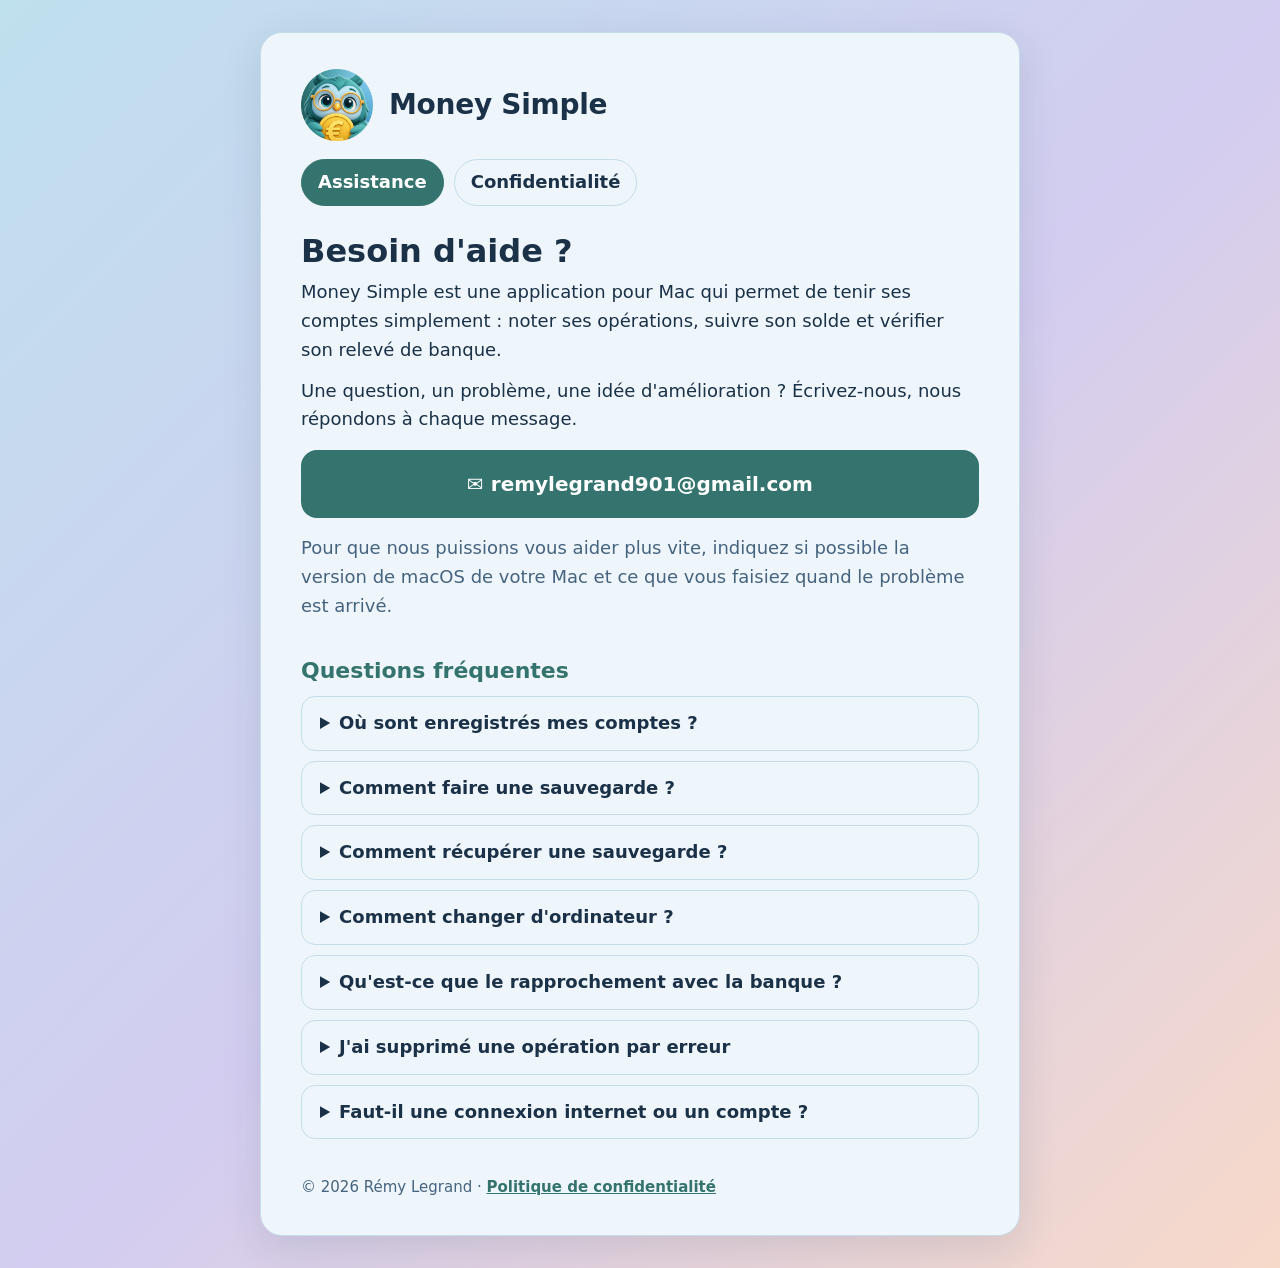
==== index.html @ eef0faf2 "yes" ====
<!doctype html>
<html lang="fr">
<head>
<meta charset="utf-8">
<meta name="viewport" content="width=device-width,initial-scale=1">
<title>Money Simple – Assistance</title>
<meta name="description" content="Aide et contact pour Money Simple, l'application de comptes personnels pour Mac.">
<link rel="icon" href="owl.png">
<link rel="stylesheet" href="style.css">
</head>
<body>
<main>
<header><img src="owl.png" alt=""><b>Money Simple</b></header>
<nav><a href="./" aria-current="page">Assistance</a><a href="confidentialite.html">Confidentialité</a></nav>

<h1>Besoin d'aide ?</h1>
<p>Money Simple est une application pour Mac qui permet de tenir ses comptes simplement : noter ses opérations, suivre son solde et vérifier son relevé de banque.</p>
<p>Une question, un problème, une idée d'amélioration ? Écrivez-nous, nous répondons à chaque message.</p>
<a class="contact" href="mailto:remylegrand901@gmail.com?subject=Money%20Simple">✉️ remylegrand901@gmail.com</a>
<p class="mute">Pour que nous puissions vous aider plus vite, indiquez si possible la version de macOS de votre Mac et ce que vous faisiez quand le problème est arrivé.</p>

<h2>Questions fréquentes</h2>
<details><summary>Où sont enregistrés mes comptes ?</summary>
<p>Uniquement sur votre Mac. Rien n'est envoyé sur internet. Pour voir le dossier, ouvrez le menu <b>Fichier → Afficher le dossier des données</b>.</p></details>
<details><summary>Comment faire une sauvegarde ?</summary>
<p>Cliquez sur <b>Options et sauvegarde</b> en haut à droite, puis sur <b>Sauvegarder mes comptes…</b> (ou ⌘S). Choisissez où enregistrer le fichier, par exemple sur une clé USB.</p>
<p>En plus, Money Simple fait automatiquement une copie de sécurité chaque jour sur votre Mac et garde les 30 derniers jours.</p></details>
<details><summary>Comment récupérer une sauvegarde ?</summary>
<p>Cliquez sur <b>Options et sauvegarde</b>, puis sur <b>Récupérer une sauvegarde…</b> (ou ⌘O), et choisissez votre fichier de sauvegarde. Attention : les comptes actuels sont remplacés par ceux de la sauvegarde.</p></details>
<details><summary>Comment changer d'ordinateur ?</summary>
<p>Sur l'ancien Mac, faites <b>Sauvegarder mes comptes…</b> sur une clé USB. Sur le nouveau Mac, installez Money Simple depuis le Mac App Store puis faites <b>Récupérer une sauvegarde…</b>.</p></details>
<details><summary>Qu'est-ce que le rapprochement avec la banque ?</summary>
<p>C'est vérifier que vos comptes correspondent à votre relevé de banque. Cochez dans la colonne <b>Rapproché</b> chaque opération que vous retrouvez sur le relevé, puis écrivez le solde du relevé en cliquant sur le bouton <b>Rapprochement</b>. Money Simple vous dit si tout concorde, ou quel est l'écart.</p></details>
<details><summary>J'ai supprimé une opération par erreur</summary>
<p>Juste après la suppression, cliquez sur <b>Annuler</b> dans le message qui apparaît en bas de l'écran. Sinon, vous pouvez récupérer une sauvegarde automatique depuis le dossier des données (sous-dossier « sauvegardes »).</p></details>
<details><summary>Faut-il une connexion internet ou un compte ?</summary>
<p>Non. Money Simple fonctionne sans internet, sans inscription et sans abonnement.</p></details>

<footer>© 2026 Rémy Legrand · <a href="confidentialite.html">Politique de confidentialité</a></footer>
</main>
</body>
</html>
---- style.css ----
:root{--bg1:#bfe0ee;--bg2:#d3cdf0;--bg3:#f7d9c9;--card:#eef6fb;--text:#1b3148;--mute:#46637f;--accent:#35746e;--line:#c5dceb}
@media (prefers-color-scheme:dark){:root:not([data-theme="light"]){--bg1:#2a3a58;--bg2:#463f70;--bg3:#6a4a63;--card:#34456a;--text:#eef2f9;--mute:#b6c4dc;--accent:#8fd3c8;--line:#556c97}}
:root[data-theme="dark"]{--bg1:#2a3a58;--bg2:#463f70;--bg3:#6a4a63;--card:#34456a;--text:#eef2f9;--mute:#b6c4dc;--accent:#8fd3c8;--line:#556c97}
*{box-sizing:border-box}
body{margin:0;min-height:100vh;color:var(--text);background:#d3cdf0;background:linear-gradient(135deg,var(--bg1) 0%,var(--bg2) 52%,var(--bg3) 100%);font:18px/1.6 -apple-system,BlinkMacSystemFont,"SF Pro Text","Segoe UI",system-ui,sans-serif;padding:32px 16px}
main{max-width:760px;margin:0 auto;background:var(--card);border:1px solid var(--line);border-radius:22px;padding:36px 40px;box-shadow:0 12px 40px rgba(27,49,72,.12)}
header{display:flex;align-items:center;gap:16px;margin-bottom:8px}
header img{width:72px;height:72px}
header b{font-size:28px;letter-spacing:-.01em}
nav{display:flex;gap:10px;flex-wrap:wrap;margin:18px 0 26px}
nav a{padding:8px 16px;border:1px solid var(--line);border-radius:999px;text-decoration:none;color:var(--text);font-weight:600}
nav a[aria-current]{background:var(--accent);border-color:var(--accent);color:#fff}
@media (prefers-color-scheme:dark){:root:not([data-theme="light"]) nav a[aria-current]{color:#14262f}}
h1{font-size:32px;line-height:1.2;margin:0 0 8px}
h2{font-size:22px;margin:32px 0 8px;color:var(--accent)}
p,li{margin:0 0 12px}
a{color:var(--accent);font-weight:600}
.mute{color:var(--mute)}
.contact{display:block;margin:16px 0;padding:18px 20px;border-radius:16px;background:var(--accent);color:#fff;text-decoration:none;font-size:20px;text-align:center}
@media (prefers-color-scheme:dark){:root:not([data-theme="light"]) .contact{color:#14262f}}
details{border:1px solid var(--line);border-radius:14px;padding:12px 18px;margin:0 0 10px}
summary{cursor:pointer;font-weight:600}
details p{margin:10px 0 4px}
footer{margin-top:36px;font-size:15px;color:var(--mute)}
@media (max-width:560px){main{padding:24px 18px}h1{font-size:26px}header b{font-size:23px}}
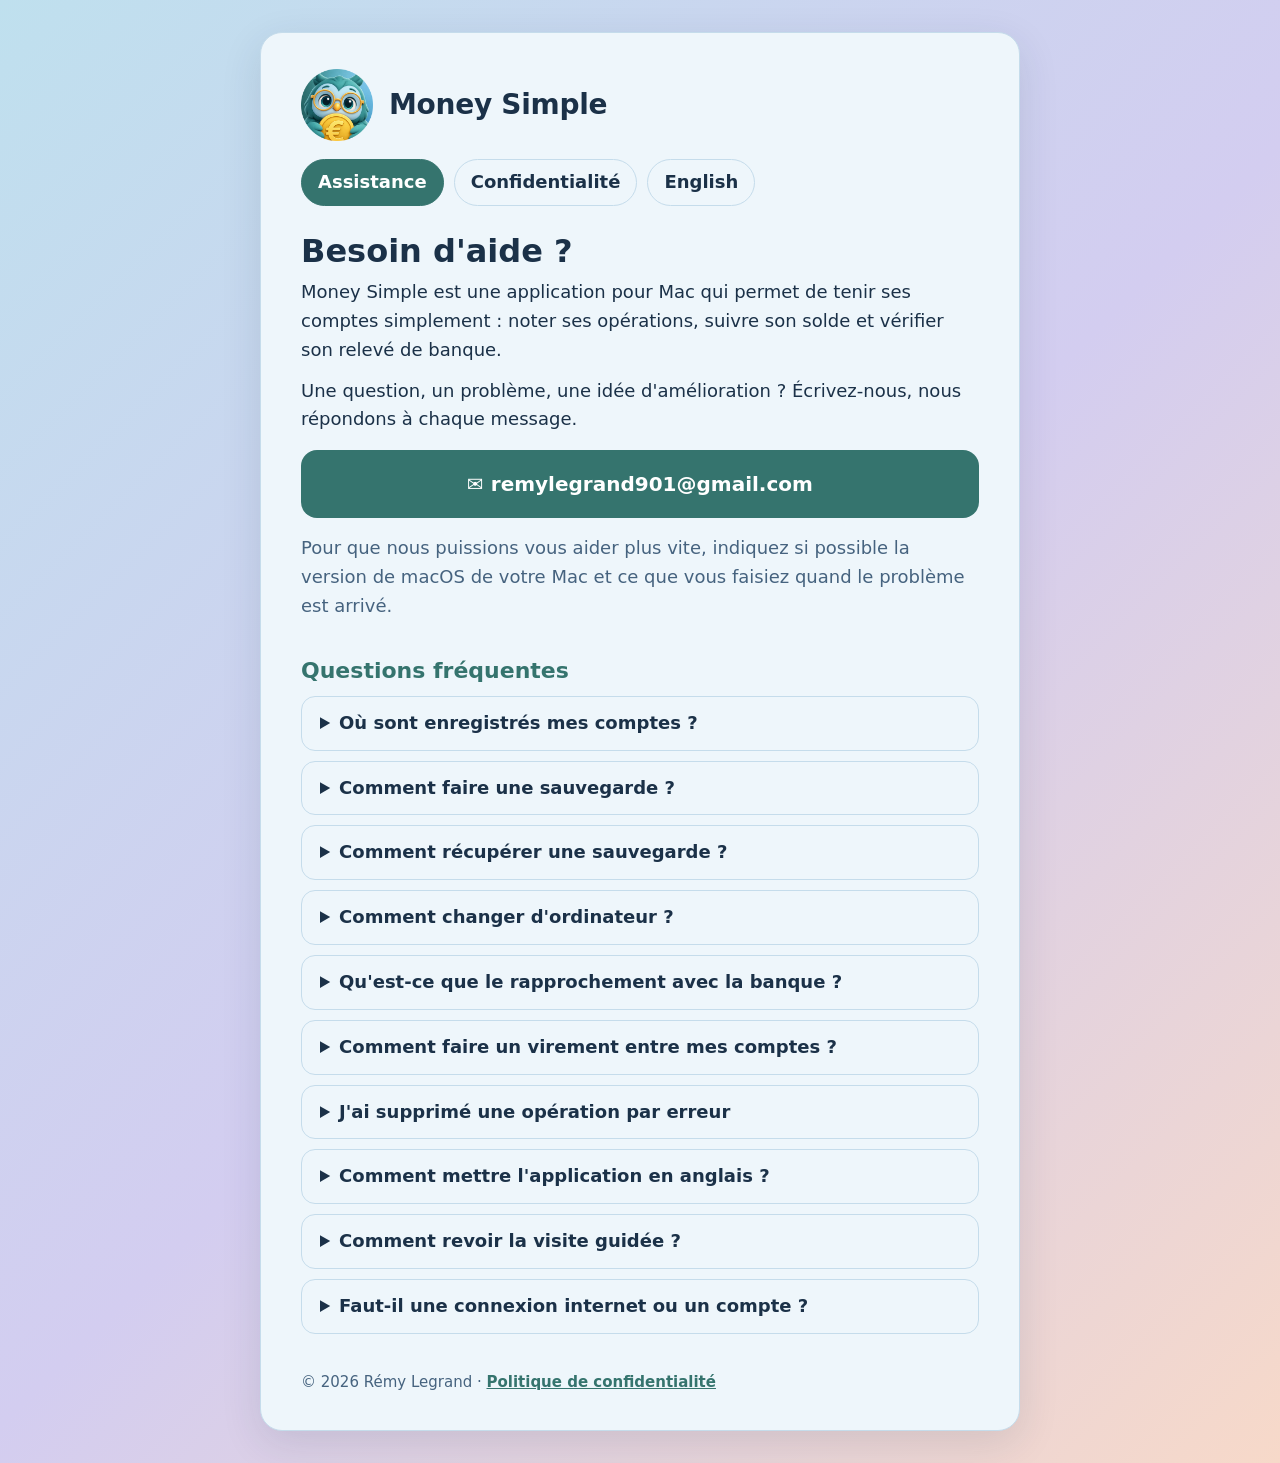
==== commit b2320bb0: "Version anglaise du site et nouvelles questions de la FAQ - Pages en/ (Support, Privacy) et liens en" ====
--- a/index.html
+++ b/index.html
@@ -7,11 +7,13 @@
 <meta name="description" content="Aide et contact pour Money Simple, l'application de comptes personnels pour Mac.">
 <link rel="icon" href="owl.png">
 <link rel="stylesheet" href="style.css">
+<link rel="alternate" hreflang="fr" href="./">
+<link rel="alternate" hreflang="en" href="en/">
 </head>
 <body>
 <main>
 <header><img src="owl.png" alt=""><b>Money Simple</b></header>
-<nav><a href="./" aria-current="page">Assistance</a><a href="confidentialite.html">Confidentialité</a></nav>
+<nav><a href="./" aria-current="page">Assistance</a><a href="confidentialite.html">Confidentialité</a><a href="en/" hreflang="en" lang="en">English</a></nav>
 
 <h1>Besoin d'aide ?</h1>
 <p>Money Simple est une application pour Mac qui permet de tenir ses comptes simplement : noter ses opérations, suivre son solde et vérifier son relevé de banque.</p>
@@ -30,9 +32,16 @@
 <details><summary>Comment changer d'ordinateur ?</summary>
 <p>Sur l'ancien Mac, faites <b>Sauvegarder mes comptes…</b> sur une clé USB. Sur le nouveau Mac, installez Money Simple depuis le Mac App Store puis faites <b>Récupérer une sauvegarde…</b>.</p></details>
 <details><summary>Qu'est-ce que le rapprochement avec la banque ?</summary>
-<p>C'est vérifier que vos comptes correspondent à votre relevé de banque. Cochez dans la colonne <b>Rapproché</b> chaque opération que vous retrouvez sur le relevé, puis écrivez le solde du relevé en cliquant sur le bouton <b>Rapprochement</b>. Money Simple vous dit si tout concorde, ou quel est l'écart.</p></details>
+<p>C'est vérifier que vos comptes correspondent à votre relevé de banque. Cochez dans la colonne <b>Rapproché</b> chaque opération que vous retrouvez sur le relevé, puis écrivez le solde du relevé en cliquant sur le bouton <b>Rapprochement</b>. Money Simple vous dit si tout concorde, ou quel est l'écart.</p>
+<p>Le calcul est affiché en détail : solde du relevé, opérations pas encore cochées, solde final et solde du compte. S'il y a un écart, Money Simple vous montre les opérations qui peuvent l'expliquer.</p></details>
+<details><summary>Comment faire un virement entre mes comptes ?</summary>
+<p>Dans <b>Nouvelle opération</b>, choisissez le moyen de paiement <b>Virement</b>, puis choisissez un de vos comptes comme bénéficiaire. Le virement est alors noté sur les deux comptes.</p></details>
 <details><summary>J'ai supprimé une opération par erreur</summary>
 <p>Juste après la suppression, cliquez sur <b>Annuler</b> dans le message qui apparaît en bas de l'écran. Sinon, vous pouvez récupérer une sauvegarde automatique depuis le dossier des données (sous-dossier « sauvegardes »).</p></details>
+<details><summary>Comment mettre l'application en anglais ?</summary>
+<p>Cliquez sur <b>Options et sauvegarde</b>, puis choisissez la <b>Langue</b> : français ou anglais. Les menus du Mac changent aussi.</p></details>
+<details><summary>Comment revoir la visite guidée ?</summary>
+<p>Cliquez sur <b>Options et sauvegarde</b> puis sur <b>Revoir le tutoriel</b>, ou passez par le menu <b>Aide → Revoir le tutoriel</b>.</p></details>
 <details><summary>Faut-il une connexion internet ou un compte ?</summary>
 <p>Non. Money Simple fonctionne sans internet, sans inscription et sans abonnement.</p></details>
 
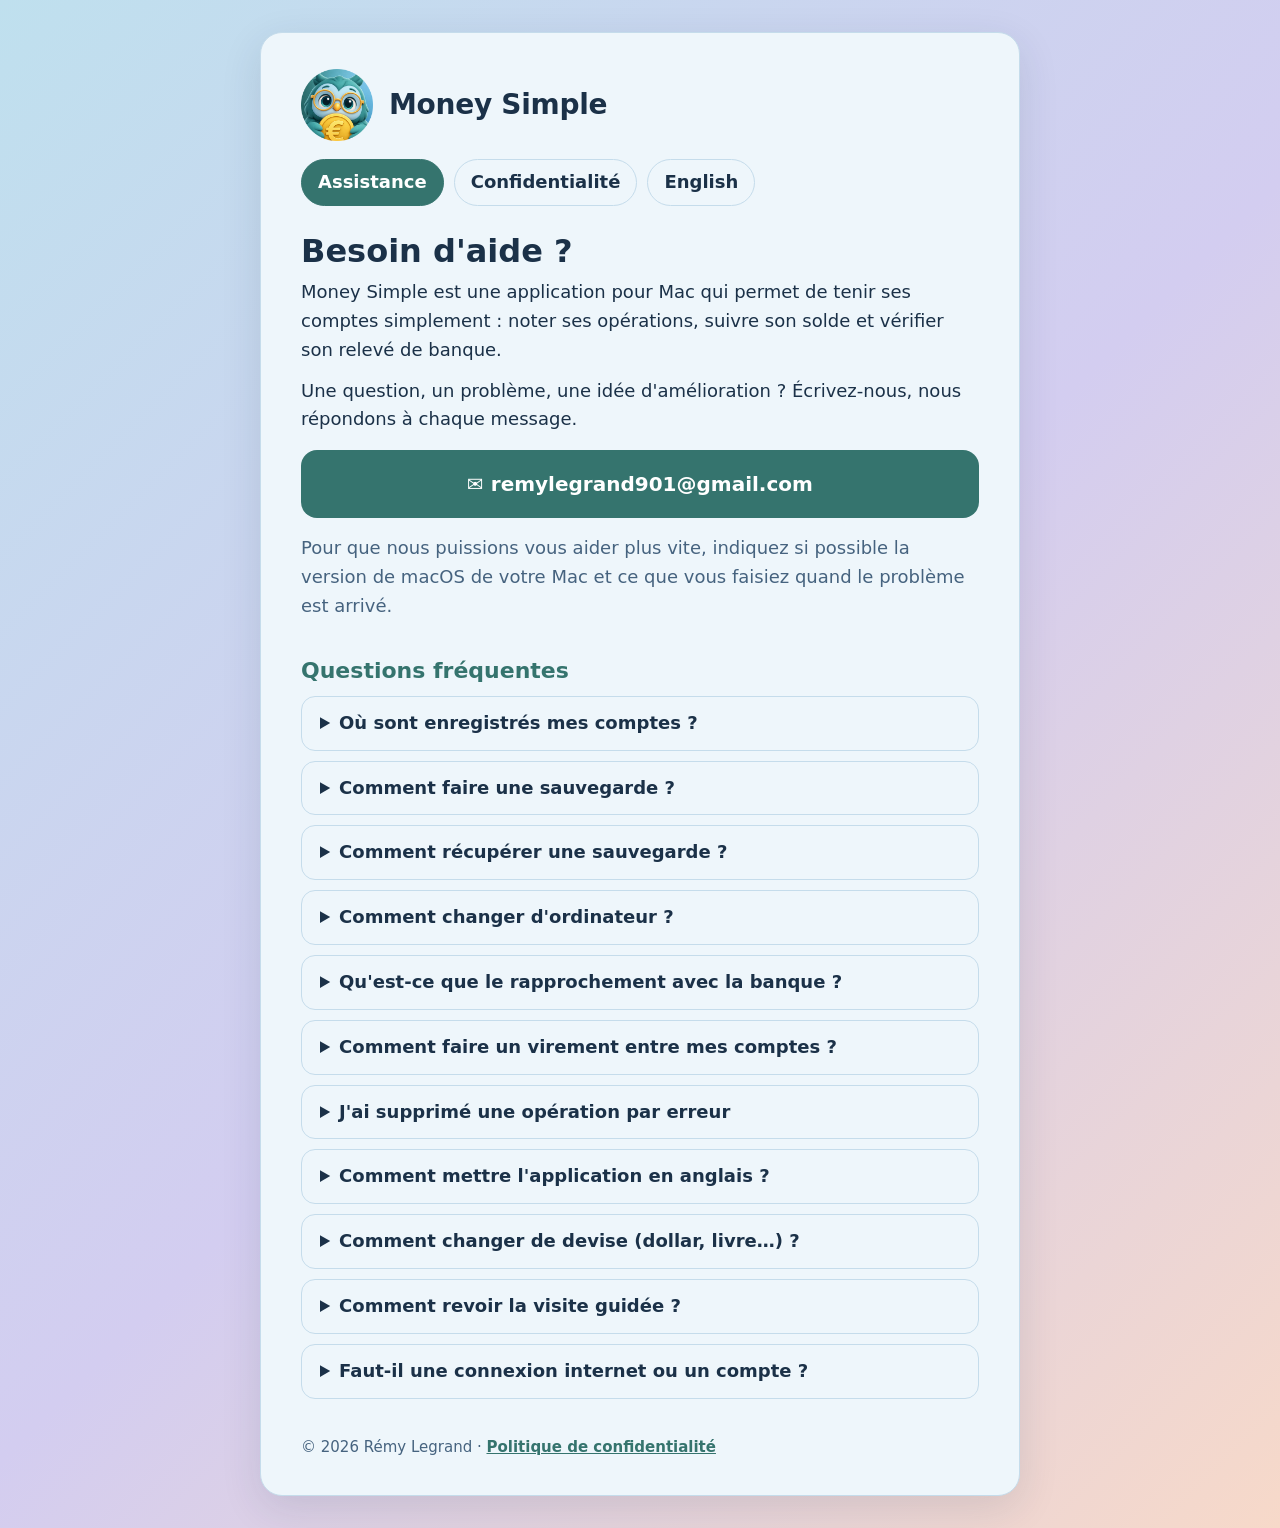
==== commit de292063: "FAQ : changer de devise Co-Authored-By: Claude Opus 5.5 <noreply@anthropic.com>" ====
--- a/index.html
+++ b/index.html
@@ -40,6 +40,8 @@
 <p>Juste après la suppression, cliquez sur <b>Annuler</b> dans le message qui apparaît en bas de l'écran. Sinon, vous pouvez récupérer une sauvegarde automatique depuis le dossier des données (sous-dossier « sauvegardes »).</p></details>
 <details><summary>Comment mettre l'application en anglais ?</summary>
 <p>Cliquez sur <b>Options et sauvegarde</b>, puis choisissez la <b>Langue</b> : français ou anglais. Les menus du Mac changent aussi.</p></details>
+<details><summary>Comment changer de devise (dollar, livre…) ?</summary>
+<p>Cliquez sur <b>Options et sauvegarde</b>, puis choisissez la <b>Devise</b> : euro, dollar, livre sterling, franc suisse, etc. La devise vaut pour tous vos comptes. Attention : les montants déjà saisis ne sont pas convertis, seul le symbole change.</p></details>
 <details><summary>Comment revoir la visite guidée ?</summary>
 <p>Cliquez sur <b>Options et sauvegarde</b> puis sur <b>Revoir le tutoriel</b>, ou passez par le menu <b>Aide → Revoir le tutoriel</b>.</p></details>
 <details><summary>Faut-il une connexion internet ou un compte ?</summary>
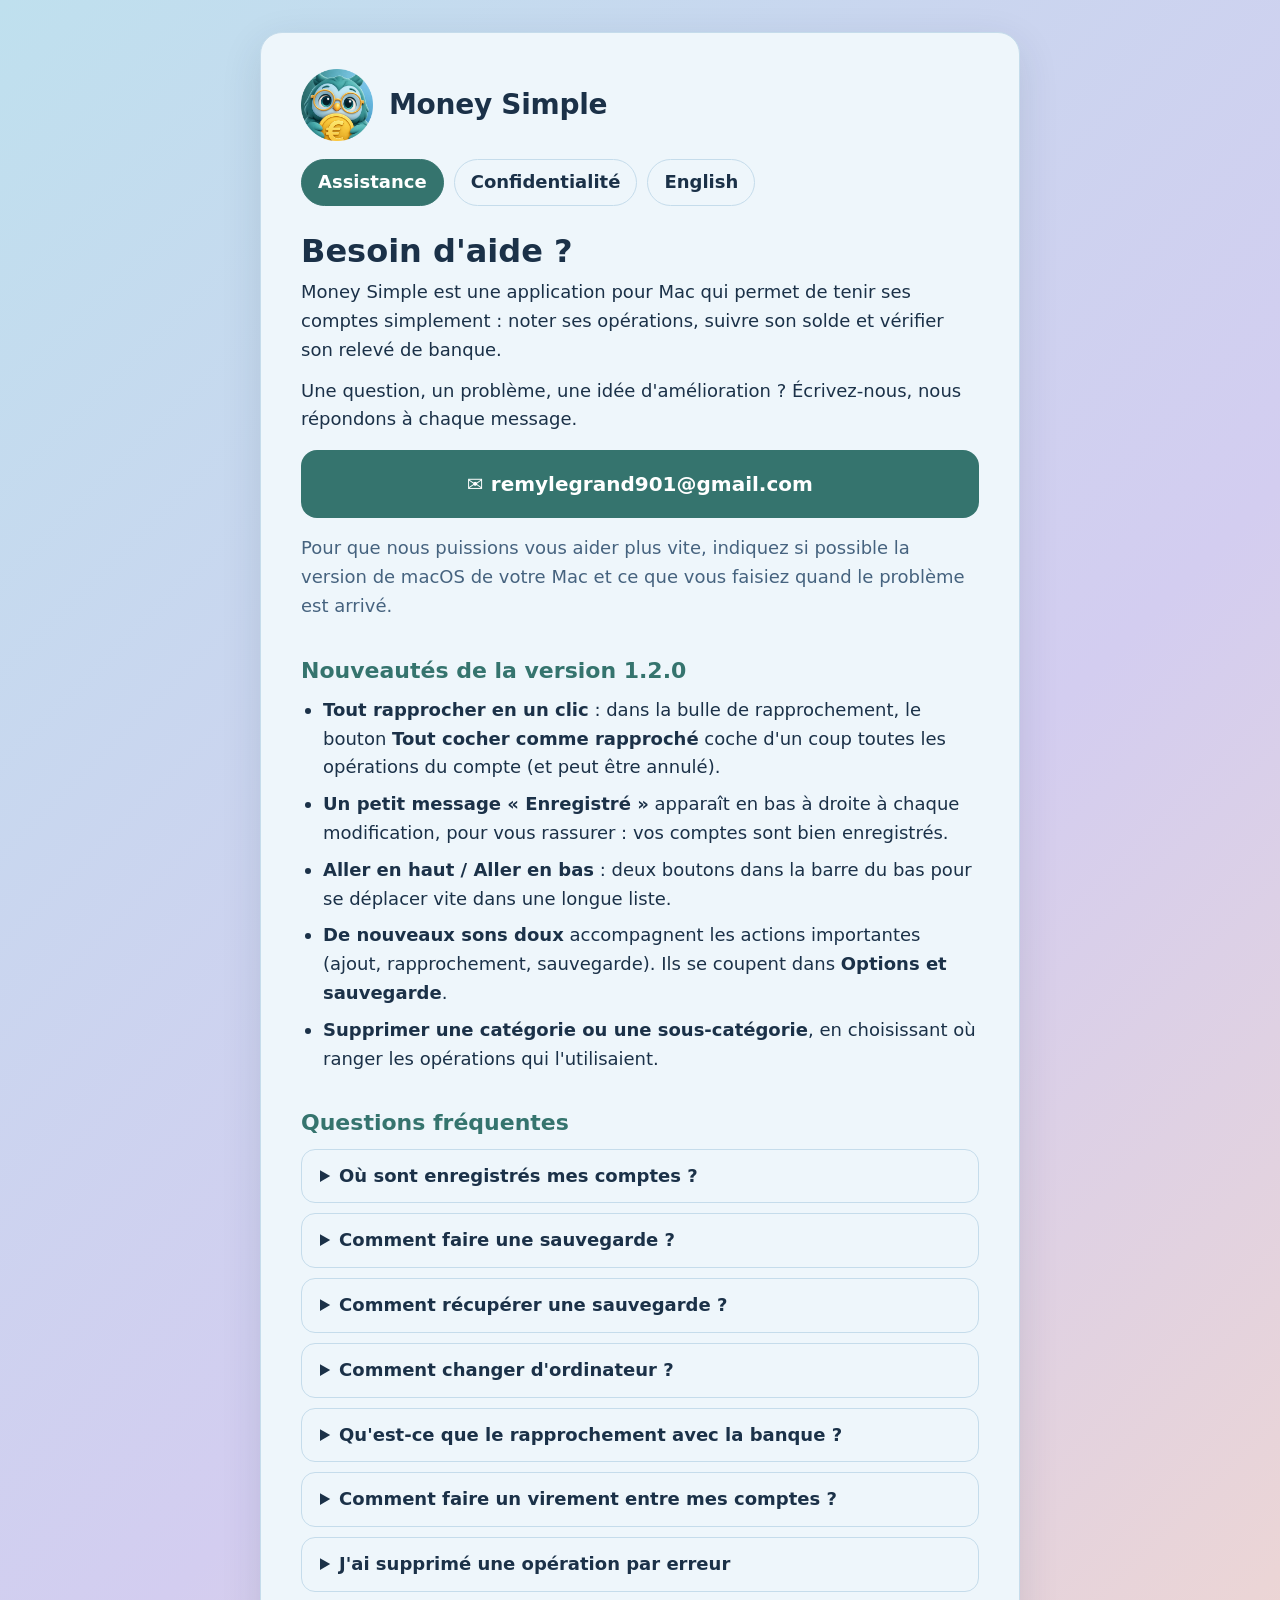
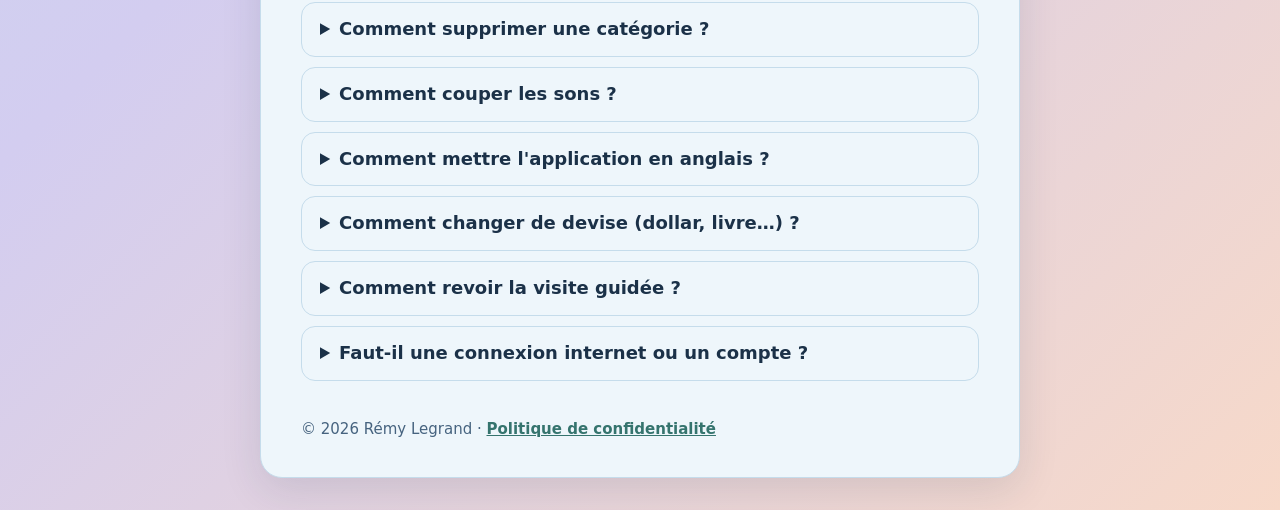
==== commit 61524a2f: "Nouveautés de la version 1.2.0 (FR/EN) et questions sur les catégories et les sons Co-Authored-By: C" ====
--- a/index.html
+++ b/index.html
@@ -21,6 +21,15 @@
 <a class="contact" href="mailto:remylegrand901@gmail.com?subject=Money%20Simple">✉️ remylegrand901@gmail.com</a>
 <p class="mute">Pour que nous puissions vous aider plus vite, indiquez si possible la version de macOS de votre Mac et ce que vous faisiez quand le problème est arrivé.</p>
 
+<h2>Nouveautés de la version 1.2.0</h2>
+<ul>
+<li><b>Tout rapprocher en un clic</b> : dans la bulle de rapprochement, le bouton <b>Tout cocher comme rapproché</b> coche d'un coup toutes les opérations du compte (et peut être annulé).</li>
+<li><b>Un petit message « Enregistré »</b> apparaît en bas à droite à chaque modification, pour vous rassurer : vos comptes sont bien enregistrés.</li>
+<li><b>Aller en haut / Aller en bas</b> : deux boutons dans la barre du bas pour se déplacer vite dans une longue liste.</li>
+<li><b>De nouveaux sons doux</b> accompagnent les actions importantes (ajout, rapprochement, sauvegarde). Ils se coupent dans <b>Options et sauvegarde</b>.</li>
+<li><b>Supprimer une catégorie ou une sous-catégorie</b>, en choisissant où ranger les opérations qui l'utilisaient.</li>
+</ul>
+
 <h2>Questions fréquentes</h2>
 <details><summary>Où sont enregistrés mes comptes ?</summary>
 <p>Uniquement sur votre Mac. Rien n'est envoyé sur internet. Pour voir le dossier, ouvrez le menu <b>Fichier → Afficher le dossier des données</b>.</p></details>
@@ -33,11 +42,16 @@
 <p>Sur l'ancien Mac, faites <b>Sauvegarder mes comptes…</b> sur une clé USB. Sur le nouveau Mac, installez Money Simple depuis le Mac App Store puis faites <b>Récupérer une sauvegarde…</b>.</p></details>
 <details><summary>Qu'est-ce que le rapprochement avec la banque ?</summary>
 <p>C'est vérifier que vos comptes correspondent à votre relevé de banque. Cochez dans la colonne <b>Rapproché</b> chaque opération que vous retrouvez sur le relevé, puis écrivez le solde du relevé en cliquant sur le bouton <b>Rapprochement</b>. Money Simple vous dit si tout concorde, ou quel est l'écart.</p>
+<p>Si toutes les opérations sont sur le relevé, cliquez sur <b>Tout cocher comme rapproché</b> dans la bulle de rapprochement plutôt que de les cocher une par une.</p>
 <p>Le calcul est affiché en détail : solde du relevé, opérations pas encore cochées, solde final et solde du compte. S'il y a un écart, Money Simple vous montre les opérations qui peuvent l'expliquer.</p></details>
 <details><summary>Comment faire un virement entre mes comptes ?</summary>
 <p>Dans <b>Nouvelle opération</b>, choisissez le moyen de paiement <b>Virement</b>, puis choisissez un de vos comptes comme bénéficiaire. Le virement est alors noté sur les deux comptes.</p></details>
 <details><summary>J'ai supprimé une opération par erreur</summary>
 <p>Juste après la suppression, cliquez sur <b>Annuler</b> dans le message qui apparaît en bas de l'écran. Sinon, vous pouvez récupérer une sauvegarde automatique depuis le dossier des données (sous-dossier « sauvegardes »).</p></details>
+<details><summary>Comment supprimer une catégorie ?</summary>
+<p>Cliquez sur <b>Options et sauvegarde</b> puis <b>Gérer les catégories…</b>, et sur la corbeille à droite de la catégorie ou de la sous-catégorie. Si des opérations l'utilisent, Money Simple vous demande dans quelle catégorie les ranger. Un bouton <b>Annuler</b> permet de revenir en arrière.</p></details>
+<details><summary>Comment couper les sons ?</summary>
+<p>Cliquez sur <b>Options et sauvegarde</b>, puis sur <b>Son activé</b> : il devient <b>Son coupé</b>. Cliquez à nouveau pour les remettre.</p></details>
 <details><summary>Comment mettre l'application en anglais ?</summary>
 <p>Cliquez sur <b>Options et sauvegarde</b>, puis choisissez la <b>Langue</b> : français ou anglais. Les menus du Mac changent aussi.</p></details>
 <details><summary>Comment changer de devise (dollar, livre…) ?</summary>
--- a/style.css
+++ b/style.css
@@ -23,3 +23,4 @@
 details p{margin:10px 0 4px}
 footer{margin-top:36px;font-size:15px;color:var(--mute)}
 @media (max-width:560px){main{padding:24px 18px}h1{font-size:26px}header b{font-size:23px}}
+ul{padding-left:22px;margin:8px 0 0}li{margin:0 0 8px}
